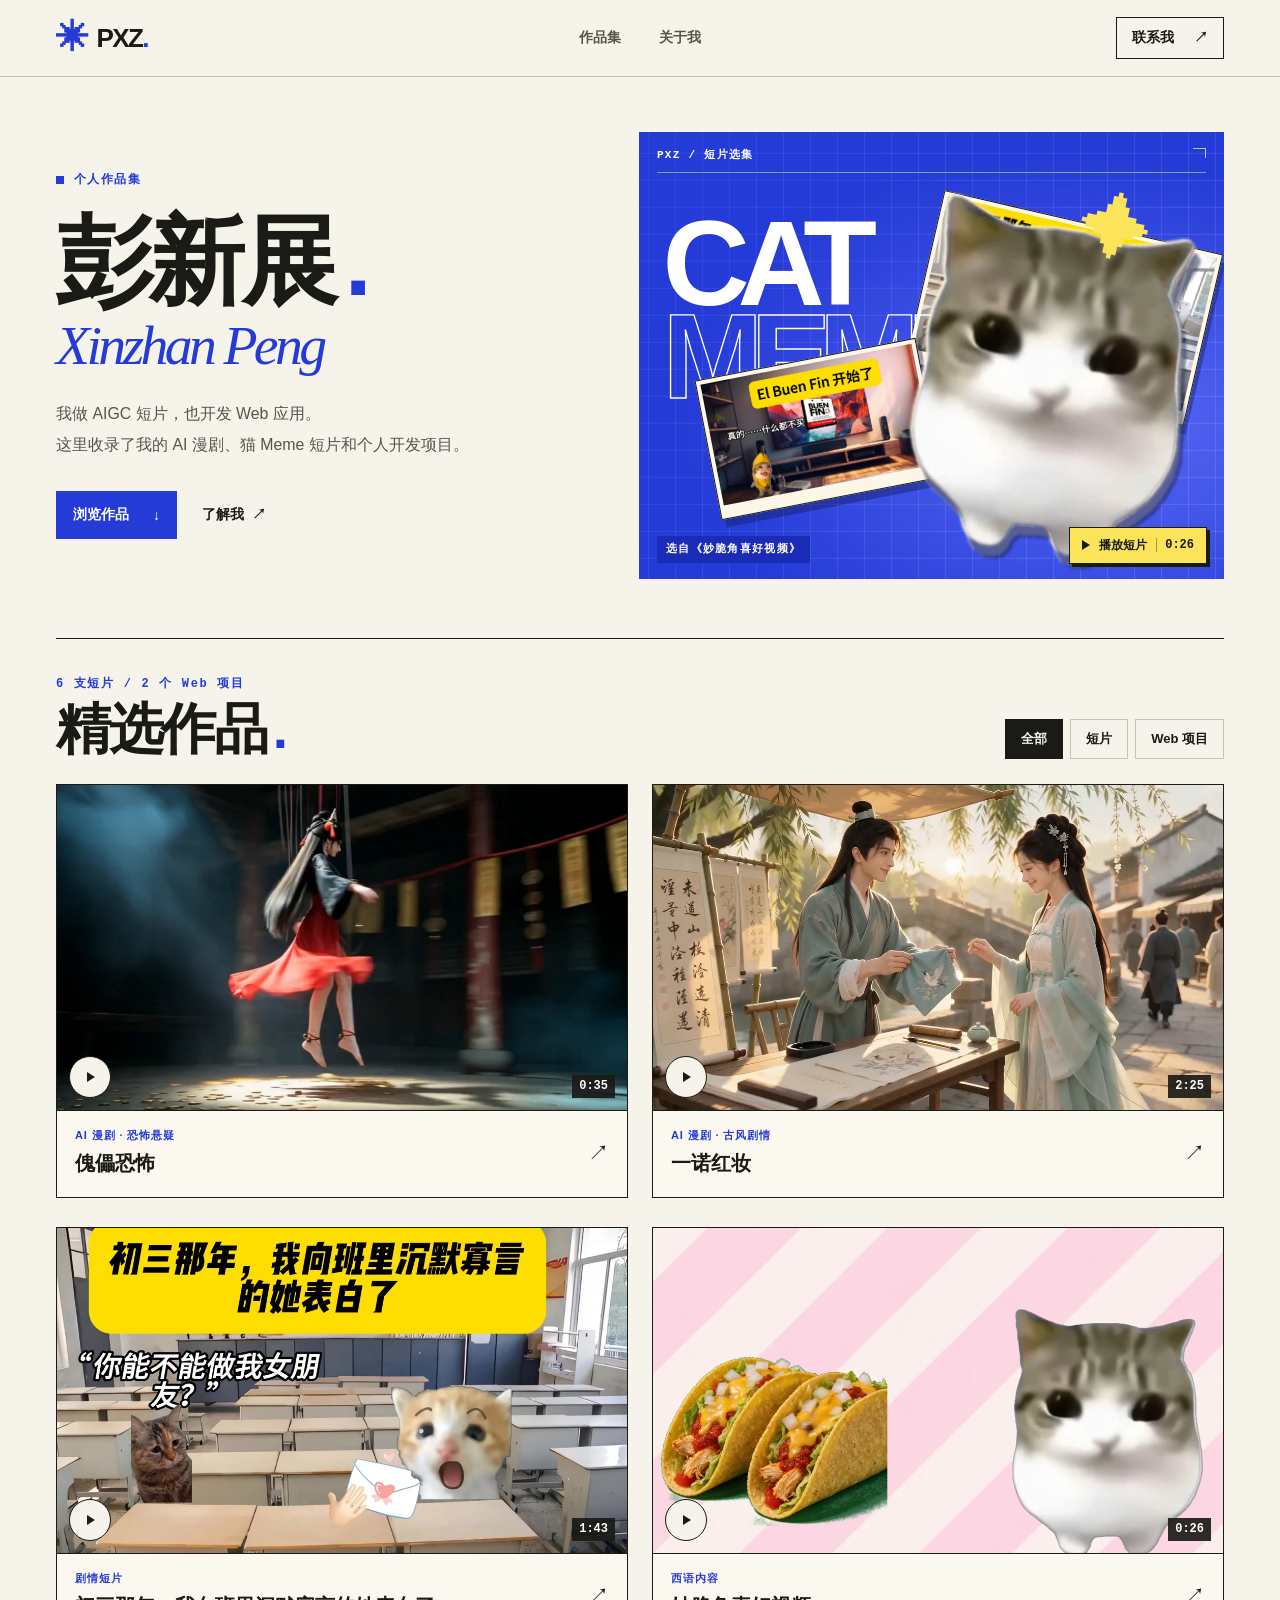
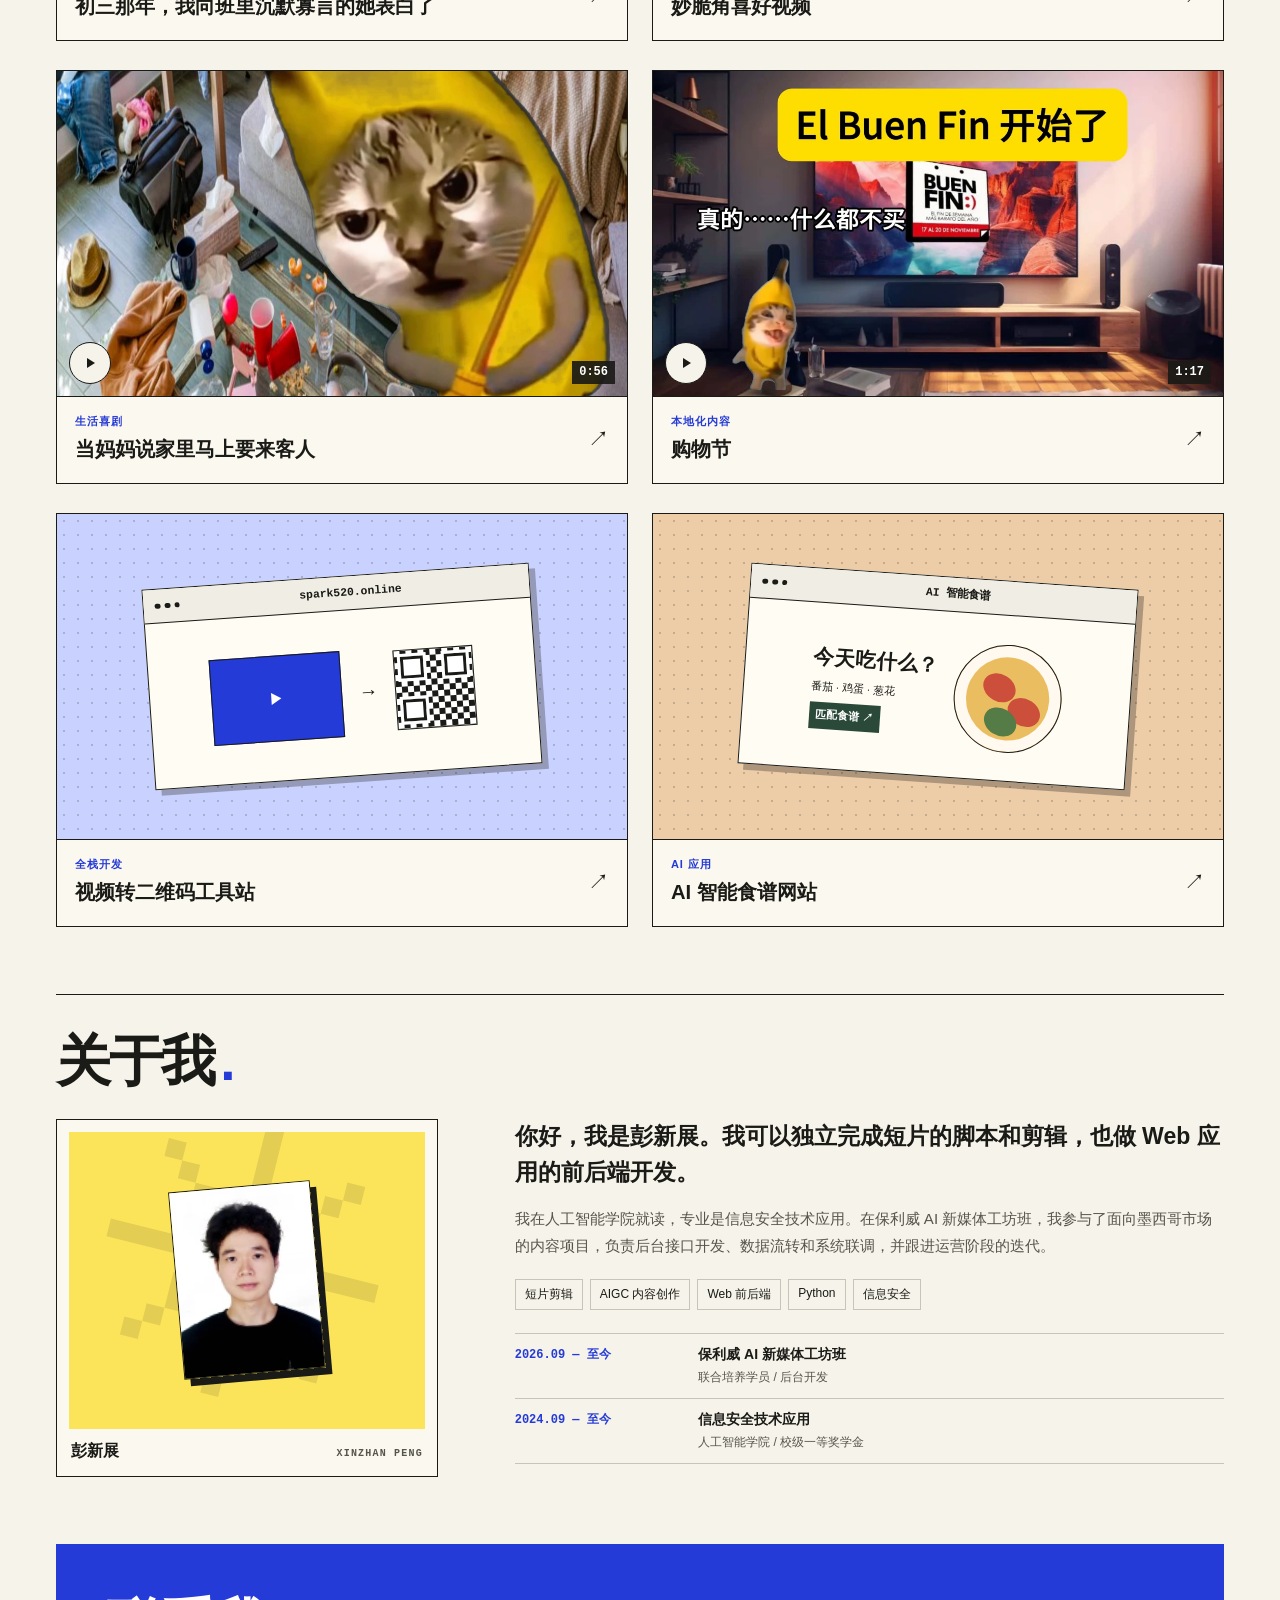
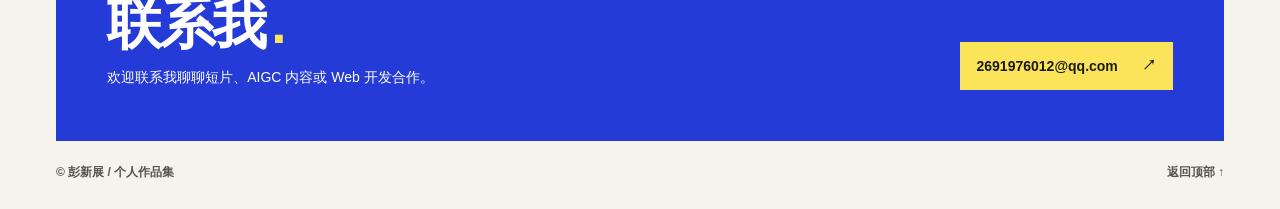
==== index.html @ 95650d2e "Publish Peng Xinzhan portfolio" ====
<!doctype html>
<html lang="zh-CN">
<head>
  <meta charset="utf-8">
  <meta name="viewport" content="width=device-width, initial-scale=1">
  <meta name="theme-color" content="#f6f3ea">
  <meta name="description" content="彭新展的个人作品集，收录 AI 漫剧、猫 Meme 短片和 Web 开发项目。">
  <title>彭新展 · 个人作品集</title>
  <link rel="icon" href="assets/images/cat-cutout.webp" type="image/webp">
  <link rel="stylesheet" href="styles.css">
  <script src="works.js" defer></script>
  <script src="site.js" defer></script>
</head>
<body id="top">
  <a class="skip" href="#main">跳到正文</a>
  <header class="site-header">
    <div class="shell header-inner">
      <a class="wordmark" href="#top" aria-label="彭新展，回到首页"><span class="brand-mark" aria-hidden="true">✳</span> <span>PXZ<span class="brand-period">.</span></span></a>
      <nav class="site-nav" aria-label="主导航">
        <a href="#work">作品集</a>
        <a href="#about">关于我</a>
      </nav>
      <a class="nav-contact" href="#contact">联系我 <span aria-hidden="true">↗</span></a>
    </div>
  </header>
  <main id="main" class="shell">
    <section class="hero" aria-labelledby="hero-title">
      <div class="hero-copy">
        <p class="eyebrow hero-label"><span class="square" aria-hidden="true"></span> 个人作品集</p>
        <h1 id="hero-title">彭新展<span class="name-dot" aria-hidden="true">.</span></h1>
        <p class="roman-name" lang="en">Xinzhan Peng</p>
        <p class="hero-intro">我做 AIGC 短片，也开发 Web 应用。<br>这里收录了我的 AI 漫剧、猫 Meme 短片和个人开发项目。</p>
        <div class="hero-actions">
          <a class="button button-primary" href="#work">浏览作品 <span aria-hidden="true">↓</span></a>
          <a class="text-link" href="#about">了解我 <span aria-hidden="true">↗</span></a>
        </div>
      </div>
      <div class="hero-visual">
        <div class="poster" aria-hidden="true">
          <div class="poster-trim"><span>PXZ / 短片选集</span><span class="poster-registration"></span></div>
          <div class="poster-art">
            <div class="poster-type" lang="en"><span>CAT</span><span>MEME</span></div>
            <div class="poster-frame frame-one"><img src="assets/images/confession.webp" alt="" width="1120" height="640"></div>
            <div class="poster-frame frame-two"><img src="assets/images/shopping.webp" alt="" width="1120" height="640"></div>
            <span class="poster-spark" aria-hidden="true">✦</span>
            <img class="cat" src="assets/images/cat-cutout.webp" alt="" width="372" height="478" fetchpriority="high">
          </div>
          <div class="poster-credit">选自《妙脆角喜好视频》</div>
        </div>
        <button class="poster-watch" type="button" data-open="snack"><span class="play-icon" aria-hidden="true"></span> 播放短片 <span class="poster-duration" aria-hidden="true">0:26</span></button>
      </div>
    </section>

    <section class="work section-rule" id="work" aria-labelledby="work-title">
      <p class="eyebrow section-label" id="work-count"></p>
      <div class="work-heading">
        <h2 id="work-title">精选作品<span class="heading-dot" aria-hidden="true">.</span></h2>
        <div class="filters" role="group" aria-label="按类型筛选作品">
          <button type="button" data-filter="all" aria-pressed="true">全部</button>
          <button type="button" data-filter="video" aria-pressed="false">短片</button>
          <button type="button" data-filter="web" aria-pressed="false">Web 项目</button>
        </div>
      </div>
      <p class="visually-hidden" role="status" id="work-status"></p>
      <div class="work-grid" id="work-grid"></div>
      <noscript><p>启用 JavaScript 后可筛选作品和查看项目详情。也可以直接打开原片。</p><ul><li><a href="assets/videos/puppet-horror.mp4">傀儡恐怖</a></li><li><a href="assets/videos/yinuo-hongzhuang.mp4">一诺红妆</a></li><li><a href="assets/videos/confession.mp4">初三那年，我向班里沉默寡言的她表白了</a></li><li><a href="assets/videos/snack.mp4">妙脆角喜好视频</a></li><li><a href="assets/videos/guests.mp4">当妈妈说家里马上要来客人</a></li><li><a href="assets/videos/shopping.mp4">购物节</a></li></ul></noscript>
    </section>

    <section class="about section-rule" id="about" aria-labelledby="about-title">
      <h2 id="about-title">关于我<span class="heading-dot" aria-hidden="true">.</span></h2>
      <div class="about-grid">
        <figure class="profile-card">
          <div class="profile-image"><span aria-hidden="true">✳</span><img src="assets/images/portrait.webp" alt="彭新展的肖像" width="104" height="138" loading="lazy"></div>
          <figcaption><strong>彭新展</strong><span lang="en">XINZHAN PENG</span></figcaption>
        </figure>
        <div class="about-content">
          <p class="about-lead">你好，我是彭新展。我可以独立完成短片的脚本和剪辑，也做 Web 应用的前后端开发。</p>
          <p>我在人工智能学院就读，专业是信息安全技术应用。在保利威 AI 新媒体工坊班，我参与了面向墨西哥市场的内容项目，负责后台接口开发、数据流转和系统联调，并跟进运营阶段的迭代。</p>
          <div class="skills" aria-label="技能"><span>短片剪辑</span><span>AIGC 内容创作</span><span>Web 前后端</span><span>Python</span><span>信息安全</span></div>
          <dl class="timeline">
            <div><dt>2026.09 — 至今</dt><dd><strong>保利威 AI 新媒体工坊班</strong><span>联合培养学员 / 后台开发</span></dd></div>
            <div><dt>2024.09 — 至今</dt><dd><strong>信息安全技术应用</strong><span>人工智能学院 / 校级一等奖学金</span></dd></div>
          </dl>
        </div>
      </div>
    </section>

    <section class="contact" id="contact" aria-labelledby="contact-title">
      <div>
        <h2 id="contact-title">联系我<span aria-hidden="true">.</span></h2>
        <p>欢迎联系我聊聊短片、AIGC 内容或 Web 开发合作。</p>
      </div>
      <a class="button email-button" href="mailto:2691976012@qq.com">2691976012@qq.com <span aria-hidden="true">↗</span></a>
    </section>
  </main>

  <footer class="site-footer shell">
    <span>© 彭新展 <span aria-hidden="true">/</span> 个人作品集</span>
    <a href="#top">返回顶部 <span aria-hidden="true">↑</span></a>
  </footer>

  <dialog class="work-dialog" id="work-dialog" aria-labelledby="dialog-title">
    <div class="dialog-inner">
      <button class="dialog-close" type="button" aria-label="关闭作品详情" autofocus>×</button>
      <div id="dialog-media"></div>
      <div class="dialog-copy">
        <p class="eyebrow section-label" id="dialog-category"></p>
        <h2 id="dialog-title"></h2>
        <p id="dialog-description"></p>
        <a class="button button-primary dialog-link" id="dialog-link" target="_blank" rel="noopener noreferrer"></a>
      </div>
    </div>
  </dialog>
</body>
</html>
---- styles.css ----
:root {
  color-scheme: light;
  --paper: #f6f3ea;
  --ink: #1a1a16;
  --muted: #56554c;
  --line: #c8c4b8;
  --blue: #253bd7;
  --blue-deep: #1a2cb6;
  --yellow: #fce45a;
  --sans: Arial, "PingFang SC", "Microsoft YaHei", "Noto Sans CJK SC", sans-serif;
  --mono: "Cascadia Mono", Consolas, monospace;
  font-family: var(--sans);
  background: var(--paper);
  color: var(--ink);
  font-synthesis: weight style;
}

*, *::before, *::after { box-sizing: border-box; }
html { scroll-behavior: smooth; }
body { margin: 0; }
body.dialog-open { overflow: hidden; }
img { max-width: 100%; display: block; }
a { color: inherit; text-decoration: none; }
button { color: inherit; font: inherit; cursor: pointer; }
button, a { -webkit-tap-highlight-color: transparent; }
button[hidden], a[hidden], [hidden] { display: none !important; }
:focus-visible { outline: 3px solid #a84708; outline-offset: 5px; }
::selection { background: var(--yellow); color: var(--ink); }
h1, h2, h3, p, figure, dl, dd { margin: 0; }
section[id] { scroll-margin-top: 24px; }
.shell { width: min(100% - 112px, 1240px); margin-inline: auto; }
.visually-hidden, .skip:not(:focus) {
  position: absolute;
  width: 1px;
  height: 1px;
  padding: 0;
  overflow: hidden;
  clip-path: inset(50%);
  white-space: nowrap;
}
.skip:focus { position: fixed; z-index: 20; top: 8px; left: 8px; padding: 10px 20px; background: var(--yellow); }

.site-header { border-bottom: 1px solid var(--line); }
.header-inner { display: grid; grid-template-columns: 1fr auto 1fr; min-height: 76px; align-items: center; }
.wordmark { display: inline-flex; align-items: center; gap: 9px; justify-self: start; font-size: 26px; font-weight: 900; letter-spacing: -.06em; }
.brand-mark { color: var(--blue); font-family: Arial, sans-serif; font-size: 33px; line-height: .9; }
.brand-period, .name-dot, .heading-dot { color: var(--blue); }
.site-nav { display: flex; gap: 38px; align-items: center; color: var(--muted); font-size: 14px; font-weight: 600; }
.site-nav a { padding-block: 10px; }
.site-nav a:hover, .text-link:hover, .site-footer a:hover { color: var(--blue); }
.nav-contact { justify-self: end; display: flex; align-items: center; gap: 20px; border: 1px solid var(--ink); min-height: 42px; padding: 8px 15px; font-size: 14px; font-weight: 700; }
.nav-contact:hover { background: var(--ink); color: var(--paper); }

.hero { display: grid; grid-template-columns: minmax(0, .94fr) minmax(0, 1.06fr); align-items: center; gap: clamp(34px, 5vw, 76px); padding-block: 55px 59px; }
.eyebrow { font: 700 12px/1.4 var(--mono); letter-spacing: .14em; }
.hero-label { color: var(--blue); display: flex; align-items: center; gap: 10px; letter-spacing: .12em; margin-bottom: 24px; }
.square { width: 8px; height: 8px; display: inline-block; background: currentColor; }
.hero h1 { font-size: clamp(68px, 7.55vw, 113px); font-weight: 900; line-height: 1.02; letter-spacing: -.048em; white-space: nowrap; }
.name-dot { margin-inline-start: .12em; font-family: Arial, sans-serif; }
.roman-name { margin-top: 7px; font: italic 400 clamp(32px, 4.35vw, 66px)/1 Georgia, "Times New Roman", serif; color: var(--blue); letter-spacing: -.065em; }
.hero-intro { font-size: clamp(14px, 1.24vw, 17px); color: var(--muted); line-height: 1.95; margin-top: 25px; }
.hero-actions { display: flex; align-items: center; gap: 25px; flex-wrap: wrap; margin-top: 30px; }
.button { display: inline-flex; justify-content: space-between; align-items: center; gap: 24px; min-height: 48px; padding: 11px 17px; font-size: 14px; font-weight: 700; }
.button-primary { background: var(--blue); color: white; }
.button-primary:hover { background: var(--blue-deep); }
.text-link { display: inline-flex; gap: 8px; align-items: center; font-size: 14px; font-weight: 700; padding-block: 12px; }
.hero-visual { position: relative; isolation: isolate; }
.poster {
  position: relative;
  display: grid;
  grid-template-rows: auto 1fr auto;
  isolation: isolate;
  aspect-ratio: 1.31;
  padding: 16px 18px;
  overflow: hidden;
  background: var(--blue);
  color: white;
}
.poster::before {
  position: absolute;
  inset: 0;
  z-index: -1;
  content: "";
  background-image: linear-gradient(#fff2 1px, transparent 1px), linear-gradient(to right, #fff2 1px, transparent 1px), radial-gradient(ellipse at 73% 63%, #6575fd 0%, transparent 65%);
  background-size: 27px 27px, 27px 27px, auto;
  background-position: center;
  mask-image: linear-gradient(120deg, #0006, #000);
}
.poster-trim, .poster-credit { position: relative; z-index: 4; font: 700 clamp(9px, 1vw, 11px)/1.3 var(--mono); letter-spacing: .12em; }
.poster-trim { display: flex; justify-content: space-between; border-bottom: 1px solid #ffffff75; padding-bottom: 10px; }
.poster-registration { width: 13px; height: 10px; border-top: 1px solid #ffffffb0; border-right: 1px solid #ffffffb0; }
.poster-credit { width: fit-content; padding: 6px 9px; background: var(--blue-deep); color: white; }
.poster-art { position: relative; container-type: inline-size; }
.poster-type { position: absolute; left: 1%; top: 12%; z-index: 2; display: grid; font-size: 22cqi; font-weight: 900; line-height: .77; letter-spacing: -.102em; }
.poster-type span:last-child { color: transparent; -webkit-text-stroke: 1.4px white; }
.poster-frame { position: absolute; overflow: hidden; padding: 4px 4px 13px; background: #fdf7e7; border: 1px solid #161818; box-shadow: 4px 8px 0 #10195165; }
.poster-frame img { width: 100%; aspect-ratio: 1.75; height: auto; object-fit: cover; }
.frame-one { width: 52%; z-index: 1; transform: rotate(13deg); top: 13%; right: 0; }
.frame-two { width: 41%; z-index: 2; transform: rotate(-11deg); bottom: 10%; left: 9%; }
.poster-spark { position: absolute; z-index: 4; top: 7%; right: 10%; color: var(--yellow); font: 13cqi/.9 Arial, sans-serif; transform: rotate(12deg); }
.cat { position: absolute; z-index: 3; width: 50%; height: auto; right: 3%; bottom: -6%; transform: rotate(8deg); filter: drop-shadow(7px 12px 0 #10194480) drop-shadow(-3px -2px 0 #f7f0e1); }
.poster-watch { position: absolute; bottom: 15px; right: 17px; z-index: 5; display: flex; align-items: center; gap: 9px; padding: 0 12px; min-height: 37px; border: 1px solid var(--ink); background: var(--yellow); box-shadow: 3px 3px 0 var(--ink); font-weight: 700; font-size: 12px; transition: transform .18s, box-shadow .18s; }
.poster-watch:hover { transform: translate(-2px,-2px); box-shadow: 5px 5px 0 var(--ink); }
.play-icon { display: inline-block; width: 0; height: 0; border-top: 5px solid transparent; border-bottom: 5px solid transparent; border-left: 8px solid currentColor; }
.poster-duration { font-family: var(--mono); padding-left: 8px; border-left: 1px solid #1a1a1660; }

.section-rule { border-top: 1px solid var(--ink); }
.work, .about { padding-block: 37px 67px; }
.section-label { color: var(--blue); margin-bottom: 8px; }
.work-heading { display: flex; flex-wrap: wrap; justify-content: space-between; align-items: end; column-gap: 24px; row-gap: 16px; margin-bottom: 25px; }
h2 { font-weight: 900; letter-spacing: -.045em; font-size: clamp(39px, 4.3vw, 66px); line-height: 1.06; }
.heading-dot { margin-inline-start: .12em; }
.filters { display: flex; flex-wrap: wrap; gap: 7px; }
.filters button { border: 1px solid var(--line); background: transparent; min-height: 40px; padding: 8px 15px; font-size: 13px; font-weight: 700; }
.filters button:hover { border-color: var(--ink); }
.filters button[aria-pressed="true"] { background: var(--ink); color: var(--paper); border-color: var(--ink); }
.work-grid { display: grid; grid-template-columns: repeat(2, minmax(0, 1fr)); gap: 29px 24px; }
.work-card { position: relative; min-width: 0; border: 1px solid var(--ink); background: #fbf8ef; }
.work-card-button { background: none; border: 0; padding: 0; text-align: start; }
.work-card-button::after { content: ""; position: absolute; inset: 0; }
.work-card-button:focus-visible { outline: 0; }
.work-card:has(.work-card-button:focus-visible) { outline: 3px solid #a84708; outline-offset: 5px; }
.work-visual { position: relative; aspect-ratio: 1.75; overflow: hidden; border-bottom: 1px solid var(--ink); background: #e5e2d6; }
.work-visual > img { width: 100%; height: 100%; object-fit: cover; transition: transform .35s ease; }
.work-card:hover .work-visual > img { transform: scale(1.035); }
.card-play, .card-duration { position: absolute; bottom: 12px; display: grid; place-items: center; }
.card-play { left: 12px; width: 42px; height: 42px; border-radius: 50%; background: var(--paper); color: var(--ink); border: 1px solid var(--ink); }
.card-play .play-icon { margin-left: 2px; }
.work-card:hover .card-play { background: var(--yellow); }
.card-duration { right: 12px; padding: 4px 7px; background: #1a1a16e8; color: white; font: 700 12px/1.2 var(--mono); }
.card-caption { display: flex; justify-content: space-between; align-items: center; gap: 12px; padding: 17px 18px 19px; }
.card-category { margin-bottom: 6px; font-size: 11px; color: var(--blue); font-weight: 700; letter-spacing: .08em; }
.card-title { font-size: clamp(15px, 1.58vw, 22px); line-height: 1.45; }
.card-arrow { flex: none; font-size: 21px; transition: color .2s, transform .2s; }
.work-card:hover .card-arrow { color: var(--blue); transform: translate(2px,-2px); }

.project-art { display: grid; place-items: center; aspect-ratio: 1.75; container-type: inline-size; background-image: radial-gradient(#1a1a1630 1px, transparent 1px); background-size: 14px 14px; }
.project-art--spark { background-color: #c9d2ff; }
.project-art--recipe { background-color: #edcda8; }
.project-window { width: 68%; background: #fffcf3; border: 1px solid var(--ink); box-shadow: 6px 6px 0 #1a1a164d; transform: rotate(-4deg); }
.project-art--recipe .project-window { transform: rotate(4deg); }
.window-bar { display: flex; gap: 4px; align-items: center; height: 6cqi; border-bottom: 1px solid var(--ink); padding-inline: 2cqi; background: #f0ede4; }
.window-bar i { width: 1cqi; height: 1cqi; background: var(--ink); border-radius: 50%; }
.window-bar span { margin-inline: auto; font: 700 2cqi/1 var(--mono); }
.spark-demo, .recipe-demo { display: flex; align-items: center; justify-content: center; gap: 3cqi; height: 29cqi; padding: 2cqi; }
.demo-video { display: grid; place-items: center; width: 23cqi; height: 15cqi; color: white; background: var(--blue); border: 1px solid var(--ink); }
.demo-video .play-icon { border-left-width: 1.9cqi; border-block-width: 1.2cqi; }
.demo-arrow { font-size: 3.4cqi; }
.demo-qr { position: relative; width: 14cqi; aspect-ratio: 1; border: 1px solid var(--ink); background: repeating-conic-gradient(var(--ink) 0% 25%, #fff 0% 50%) 0 0 / 2.1cqi 2.1cqi; }
.demo-qr i { position: absolute; width: 3.9cqi; aspect-ratio: 1; outline: .65cqi solid white; border: .65cqi solid var(--ink); background: white; }
.demo-qr i:first-child { top: 1.1cqi; left: 1.1cqi; }
.demo-qr i:nth-child(2) { top: 1.1cqi; right: 1.1cqi; }
.demo-qr i:last-child { bottom: 1.1cqi; left: 1.1cqi; }
.recipe-copy { display: grid; justify-items: start; gap: 1.5cqi; }
.recipe-copy strong { font-size: 3.6cqi; }
.recipe-copy span, .recipe-copy b { font-size: 1.9cqi; }
.recipe-copy b { padding: 1.1cqi; background: #2b4939; color: white; }
.recipe-plate { position: relative; width: 19cqi; aspect-ratio: 1; border-radius: 50%; border: 1px solid var(--ink); box-shadow: inset 0 0 0 2cqi #fff9ef; background: #ebbd61; }
.recipe-plate i { position: absolute; width: 6cqi; aspect-ratio: 1.25; border-radius: 50%; background: #cb4f3a; transform: rotate(27deg); }
.recipe-plate i:first-child { left: 25%; top: 28%; }
.recipe-plate i:nth-child(2) { right: 18%; top: 49%; }
.recipe-plate i:last-child { left: 28%; top: 60%; background: #557b47; }

.about-grid { display: grid; grid-template-columns: minmax(0, .7fr) minmax(0, 1.3fr); gap: clamp(25px, 6vw, 84px); margin-top: 29px; align-items: start; }
.profile-card { background: #fbf8ef; border: 1px solid var(--ink); padding: 12px; }
.profile-image { position: relative; display: grid; place-items: center; overflow: hidden; min-height: 240px; aspect-ratio: 1.2; background: var(--yellow); }
.profile-image span { position: absolute; font-size: clamp(150px, 23vw, 360px); color: #1a1a161b; line-height: 1; transform: rotate(14deg); }
.profile-image img { z-index: 1; border: 1px solid var(--ink); width: min(40%, 155px); height: auto; box-shadow: 6px 7px 0 var(--ink); transform: rotate(-5deg); }
.profile-card figcaption { margin: 12px 2px 2px; display: flex; align-items: baseline; justify-content: space-between; gap: 8px; }
.profile-card figcaption span { font: 700 10px/1 var(--mono); letter-spacing: .12em; color: var(--muted); }
.about-content > p { line-height: 1.85; font-size: 15px; color: var(--muted); }
.about-content > .about-lead { font-weight: 800; font-size: clamp(17px, 1.8vw, 25px); line-height: 1.55; color: var(--ink); margin: 0 0 14px; }
.skills { display: flex; flex-wrap: wrap; gap: 7px; margin-block: 19px 23px; }
.skills span { font-size: 12px; border: 1px solid var(--line); padding: 6px 9px; }
.timeline { border-top: 1px solid var(--line); }
.timeline > div { display: grid; grid-template-columns: minmax(108px,.33fr) 1fr; gap: 10px; border-bottom: 1px solid var(--line); padding-block: 12px; }
.timeline dt { color: var(--blue); font: 700 12px/1.5 var(--mono); }
.timeline dd { display: grid; gap: 5px; font-size: 14px; }
.timeline dd span { font-size: 12px; color: var(--muted); }
.contact { display: flex; justify-content: space-between; align-items: end; flex-wrap: wrap; gap: 24px; padding: clamp(24px, 4vw, 55px); color: white; background: var(--blue); }
.contact h2 span { color: var(--yellow); margin-inline-start: .12em; }
.contact p:last-child { margin-top: 13px; font-size: 14px; line-height: 1.7; }
.email-button { background: var(--yellow); color: var(--ink); }
.email-button:hover { background: white; }
.site-footer { display: flex; gap: 20px; justify-content: space-between; padding-block: 23px 28px; color: var(--muted); font-size: 12px; font-weight: 600; }

.work-dialog { width: min(850px, 100% - 28px); max-height: calc(100% - 26px); border: 1px solid var(--ink); padding: 0; overflow: auto; background: var(--paper); color: var(--ink); }
.work-dialog::backdrop { background: #141725cf; }
.dialog-inner { position: relative; }
.dialog-close { position: absolute; z-index: 2; top: 12px; right: 12px; display: grid; place-items: center; width: 42px; height: 42px; padding: 0; border: 1px solid var(--ink); background: var(--paper); font: 30px/1 Arial, sans-serif; }
.dialog-close:hover { background: var(--yellow); }
#dialog-media { background: #191a21; }
#dialog-media > .project-art { max-height: 45vh; }
.dialog-video { display: block; aspect-ratio: 16 / 9; width: 100%; max-height: 66vh; background: #191a21; margin-inline: auto; }
.dialog-video--portrait { aspect-ratio: 9 / 16; width: auto; max-width: 100%; max-height: 65vh; }
.dialog-copy { padding: 17px 22px 23px; }
.dialog-copy h2 { font-size: clamp(20px, 3.1vw, 31px); letter-spacing: -.045em; line-height: 1.24; }
.dialog-copy > p:last-of-type { margin-top: 9px; font-size: 14px; line-height: 1.7; color: var(--muted); }
.dialog-link { margin-top: 14px; }
.playback-error { padding: 12px 20px; color: white; }
.playback-error a { margin-inline-start: 8px; color: var(--yellow); text-decoration: underline; }

@media (max-width: 1040px) {
  .shell { width: calc(100% - 72px); }
  .hero { gap: 32px; }
  .hero h1 { font-size: clamp(63px, 8.9vw, 89px); }
}
@media (max-width: 760px) {
  .shell { width: calc(100% - 38px); }
  .header-inner { min-height: 65px; }
  .wordmark { font-size: 23px; gap: 5px; }
  .brand-mark { font-size: 27px; }
  .site-nav { gap: clamp(12px, 4vw, 22px); font-size: 12px; }
  .nav-contact { min-height: 38px; font-size: 12px; gap: 5px; padding-inline: 8px; }
  .hero { grid-template-columns: minmax(0, 1fr); padding-block: 36px 33px; gap: 27px; }
  .hero h1 { font-size: clamp(65px, 13.5vw, 104px); }
  .hero-label { margin-bottom: 13px; }
  .roman-name { margin-top: 6px; font-size: clamp(34px, 8vw, 54px); }
  .hero-intro { margin-top: 16px; }
  .hero-actions { margin-top: 19px; }
  .poster { aspect-ratio: 1.4; padding: 12px; }
  .poster-watch { bottom: 12px; right: 12px; }
  .cat { width: 45%; bottom: -3%; }
  .frame-two { bottom: 8%; left: 5%; width: 37%; }
  .work, .about { padding-block: 28px 44px; }
  .work-heading { margin-bottom: 16px; }
  .work-grid { gap: 14px; }
  .card-caption { padding: 11px; }
  .about-grid { gap: 21px; }
  .profile-image { min-height: 145px; }
}
@media (max-width: 520px) {
  .work-grid, .about-grid { grid-template-columns: minmax(0, 1fr); }
  .profile-card { max-width: 325px; }
  .hero-label { letter-spacing: .06em; }
  .dialog-video--portrait { max-height: 57vh; }
  .dialog-copy { padding-inline: 15px; }
}
@media (max-width: 345px) {
  .shell { width: calc(100% - 24px); }
  .site-nav { gap: 8px; }
  .nav-contact { padding-inline: 6px; }
  .poster-credit { padding-inline: 4px; letter-spacing: 0; }
  .poster-watch { padding-inline: 8px; gap: 6px; }
}
@media (prefers-reduced-motion: reduce) {
  html { scroll-behavior: auto; }
  *, *::before, *::after { transition-duration: .01ms !important; }
}
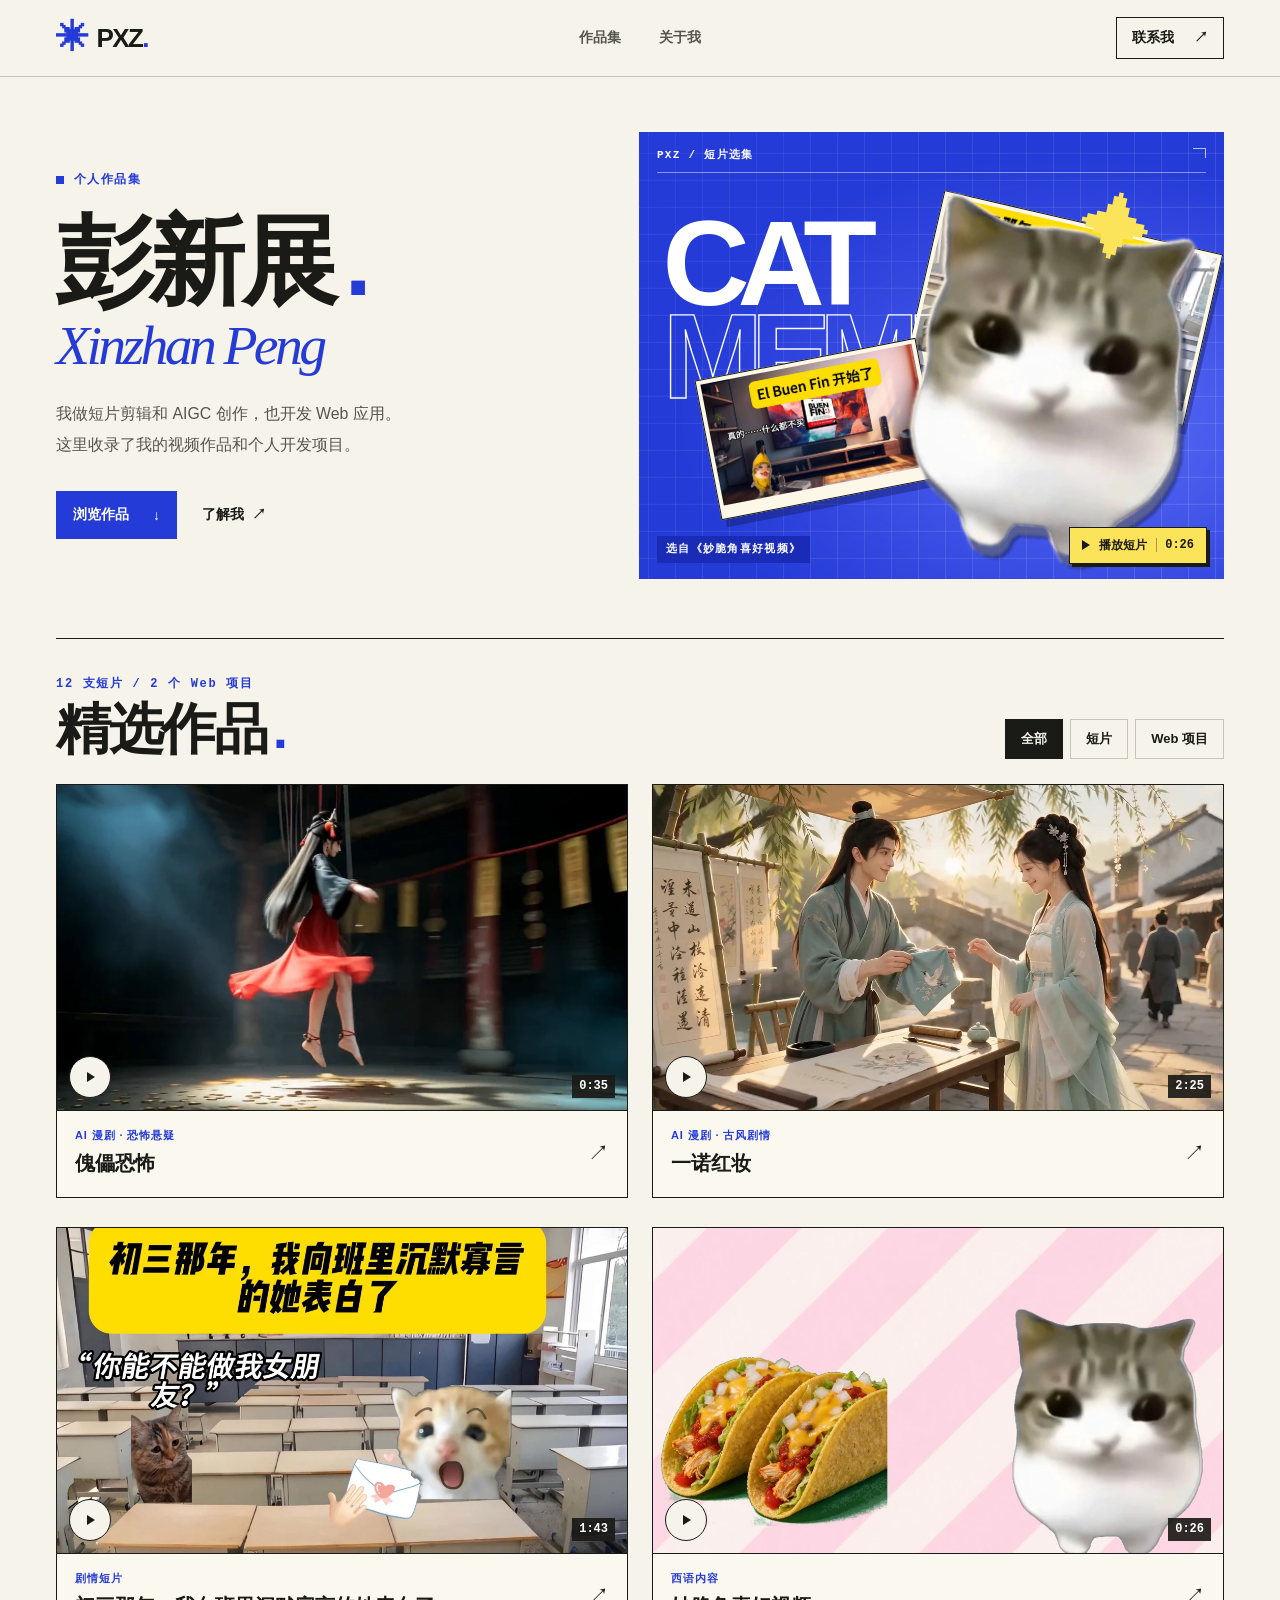
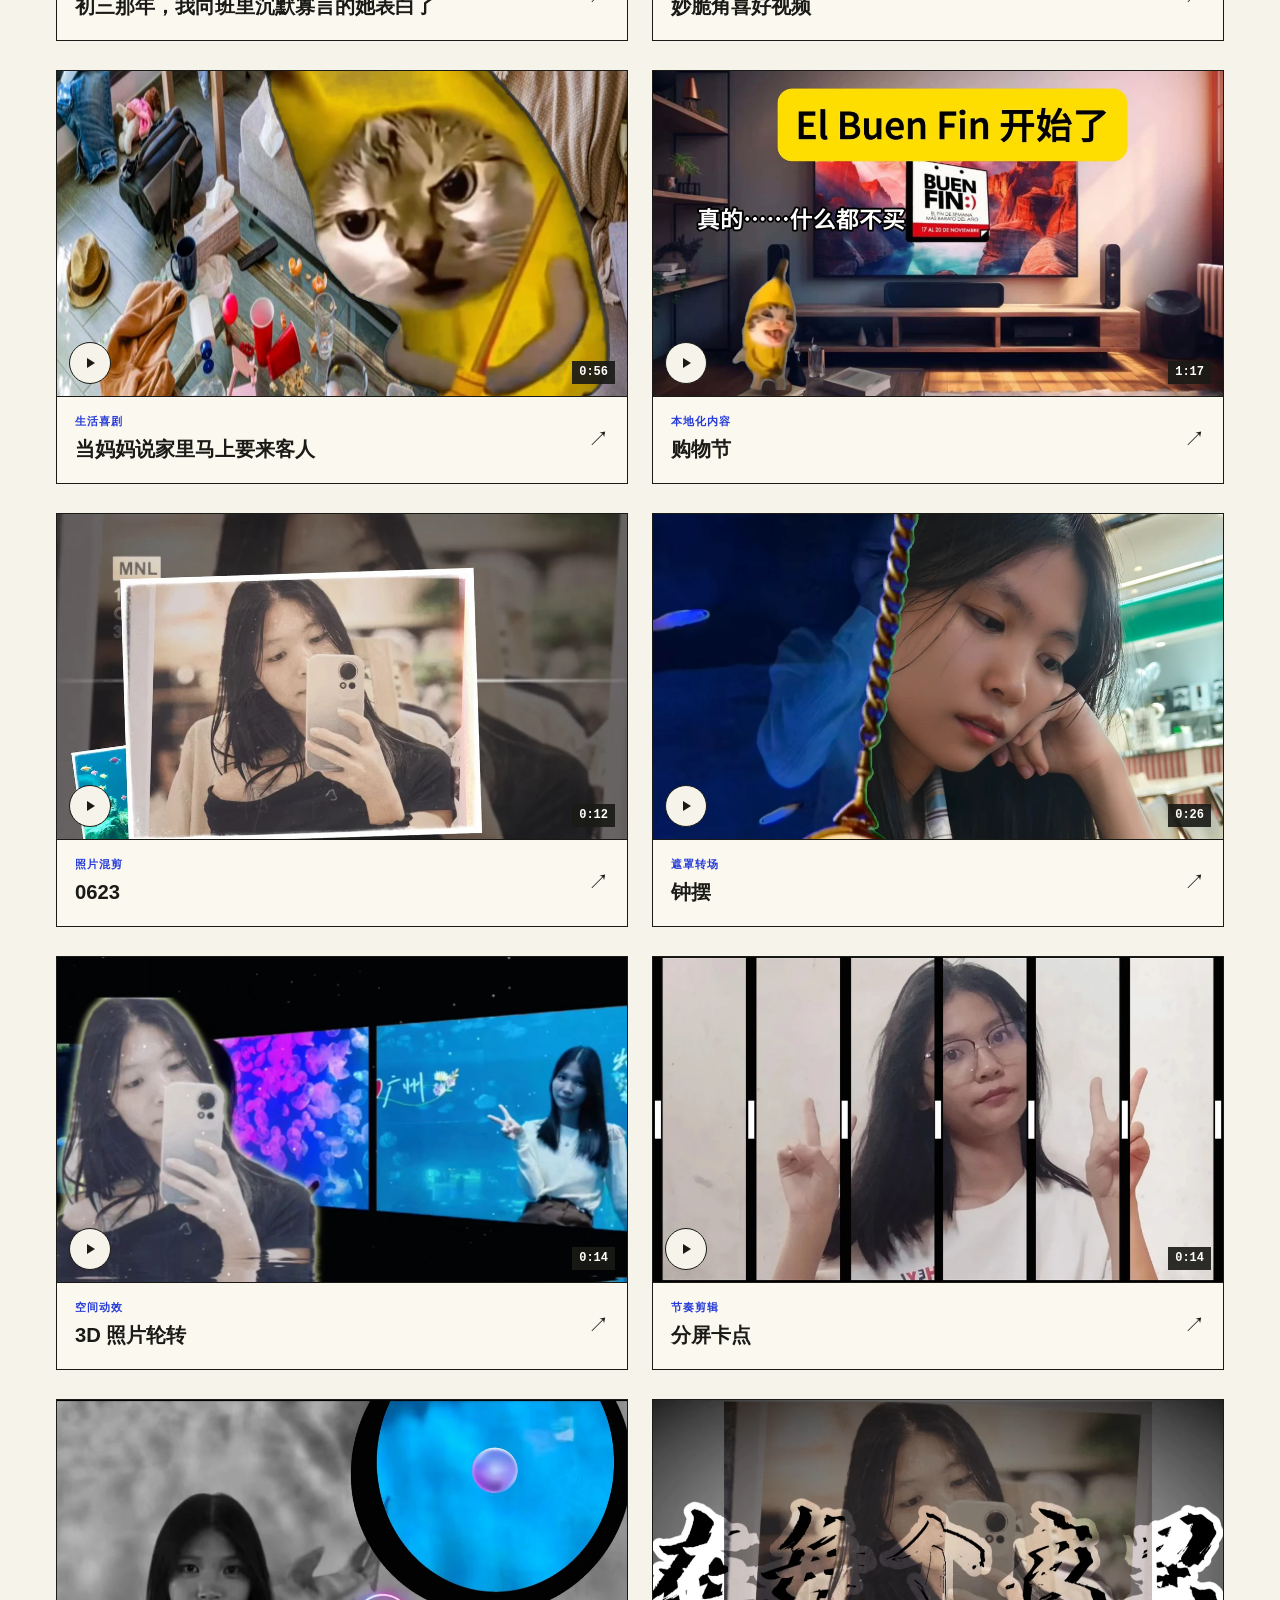
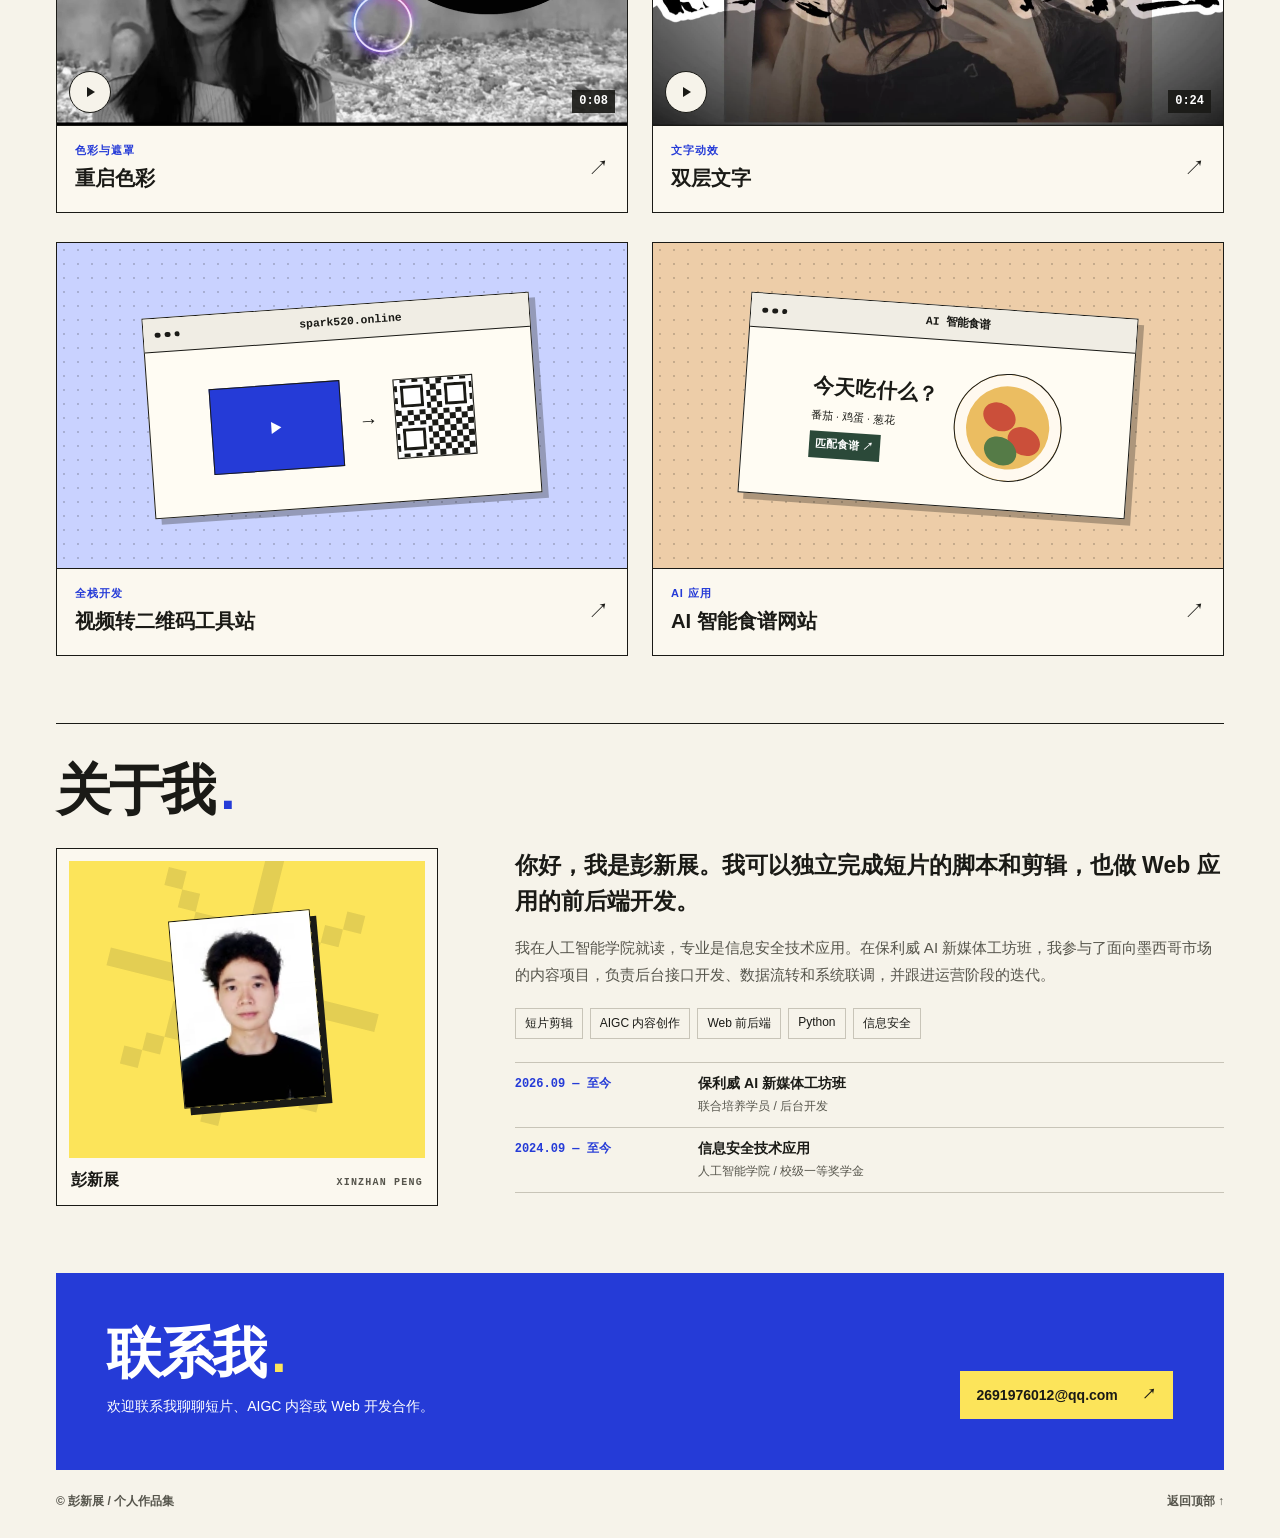
==== commit 8256ddd8: "Add six editing portfolio clips" ====
--- a/index.html
+++ b/index.html
@@ -4,11 +4,11 @@
   <meta charset="utf-8">
   <meta name="viewport" content="width=device-width, initial-scale=1">
   <meta name="theme-color" content="#f6f3ea">
-  <meta name="description" content="彭新展的个人作品集，收录 AI 漫剧、猫 Meme 短片和 Web 开发项目。">
+  <meta name="description" content="彭新展的个人作品集，收录 AI 漫剧、猫 Meme 短片、剪辑作品和 Web 开发项目。">
   <title>彭新展 · 个人作品集</title>
   <link rel="icon" href="assets/images/cat-cutout.webp" type="image/webp">
-  <link rel="stylesheet" href="styles.css">
-  <script src="works.js" defer></script>
+  <link rel="stylesheet" href="styles.css?v=3">
+  <script src="works.js?v=3" defer></script>
   <script src="site.js" defer></script>
 </head>
 <body id="top">
@@ -29,7 +29,7 @@
         <p class="eyebrow hero-label"><span class="square" aria-hidden="true"></span> 个人作品集</p>
         <h1 id="hero-title">彭新展<span class="name-dot" aria-hidden="true">.</span></h1>
         <p class="roman-name" lang="en">Xinzhan Peng</p>
-        <p class="hero-intro">我做 AIGC 短片，也开发 Web 应用。<br>这里收录了我的 AI 漫剧、猫 Meme 短片和个人开发项目。</p>
+        <p class="hero-intro">我做短片剪辑和 AIGC 创作，也开发 Web 应用。<br>这里收录了我的视频作品和个人开发项目。</p>
         <div class="hero-actions">
           <a class="button button-primary" href="#work">浏览作品 <span aria-hidden="true">↓</span></a>
           <a class="text-link" href="#about">了解我 <span aria-hidden="true">↗</span></a>
@@ -63,7 +63,23 @@
       </div>
       <p class="visually-hidden" role="status" id="work-status"></p>
       <div class="work-grid" id="work-grid"></div>
-      <noscript><p>启用 JavaScript 后可筛选作品和查看项目详情。也可以直接打开原片。</p><ul><li><a href="assets/videos/puppet-horror.mp4">傀儡恐怖</a></li><li><a href="assets/videos/yinuo-hongzhuang.mp4">一诺红妆</a></li><li><a href="assets/videos/confession.mp4">初三那年，我向班里沉默寡言的她表白了</a></li><li><a href="assets/videos/snack.mp4">妙脆角喜好视频</a></li><li><a href="assets/videos/guests.mp4">当妈妈说家里马上要来客人</a></li><li><a href="assets/videos/shopping.mp4">购物节</a></li></ul></noscript>
+      <noscript>
+        <p>启用 JavaScript 可筛选作品和查看详情，也可以直接打开视频。</p>
+        <ul>
+          <li><a href="assets/videos/puppet-horror.mp4">傀儡恐怖</a></li>
+          <li><a href="assets/videos/yinuo-hongzhuang.mp4?v=2">一诺红妆</a></li>
+          <li><a href="assets/videos/confession.mp4">初三那年，我向班里沉默寡言的她表白了</a></li>
+          <li><a href="assets/videos/snack.mp4">妙脆角喜好视频</a></li>
+          <li><a href="assets/videos/guests.mp4">当妈妈说家里马上要来客人</a></li>
+          <li><a href="assets/videos/shopping.mp4">购物节</a></li>
+          <li><a href="assets/videos/0623.mp4">0623</a></li>
+          <li><a href="assets/videos/pendulum.mp4">钟摆</a></li>
+          <li><a href="assets/videos/photo-rotation.mp4">3D 照片轮转</a></li>
+          <li><a href="assets/videos/split-screen.mp4">分屏卡点</a></li>
+          <li><a href="assets/videos/color-restart.mp4">重启色彩</a></li>
+          <li><a href="assets/videos/layered-text.mp4">双层文字</a></li>
+        </ul>
+      </noscript>
     </section>
 
     <section class="about section-rule" id="about" aria-labelledby="about-title">
--- a/styles.css
+++ b/styles.css
@@ -191,8 +191,8 @@
 .dialog-close:hover { background: var(--yellow); }
 #dialog-media { background: #191a21; }
 #dialog-media > .project-art { max-height: 45vh; }
-.dialog-video { display: block; aspect-ratio: 16 / 9; width: 100%; max-height: 66vh; background: #191a21; margin-inline: auto; }
-.dialog-video--portrait { aspect-ratio: 9 / 16; width: auto; max-width: 100%; max-height: 65vh; }
+.dialog-video { display: block; aspect-ratio: auto 16 / 9; object-fit: contain; width: 100%; max-height: 66vh; background: #191a21; margin-inline: auto; }
+.dialog-video--portrait { aspect-ratio: auto 9 / 16; width: auto; max-width: 100%; max-height: 65vh; }
 .dialog-copy { padding: 17px 22px 23px; }
 .dialog-copy h2 { font-size: clamp(20px, 3.1vw, 31px); letter-spacing: -.045em; line-height: 1.24; }
 .dialog-copy > p:last-of-type { margin-top: 9px; font-size: 14px; line-height: 1.7; color: var(--muted); }
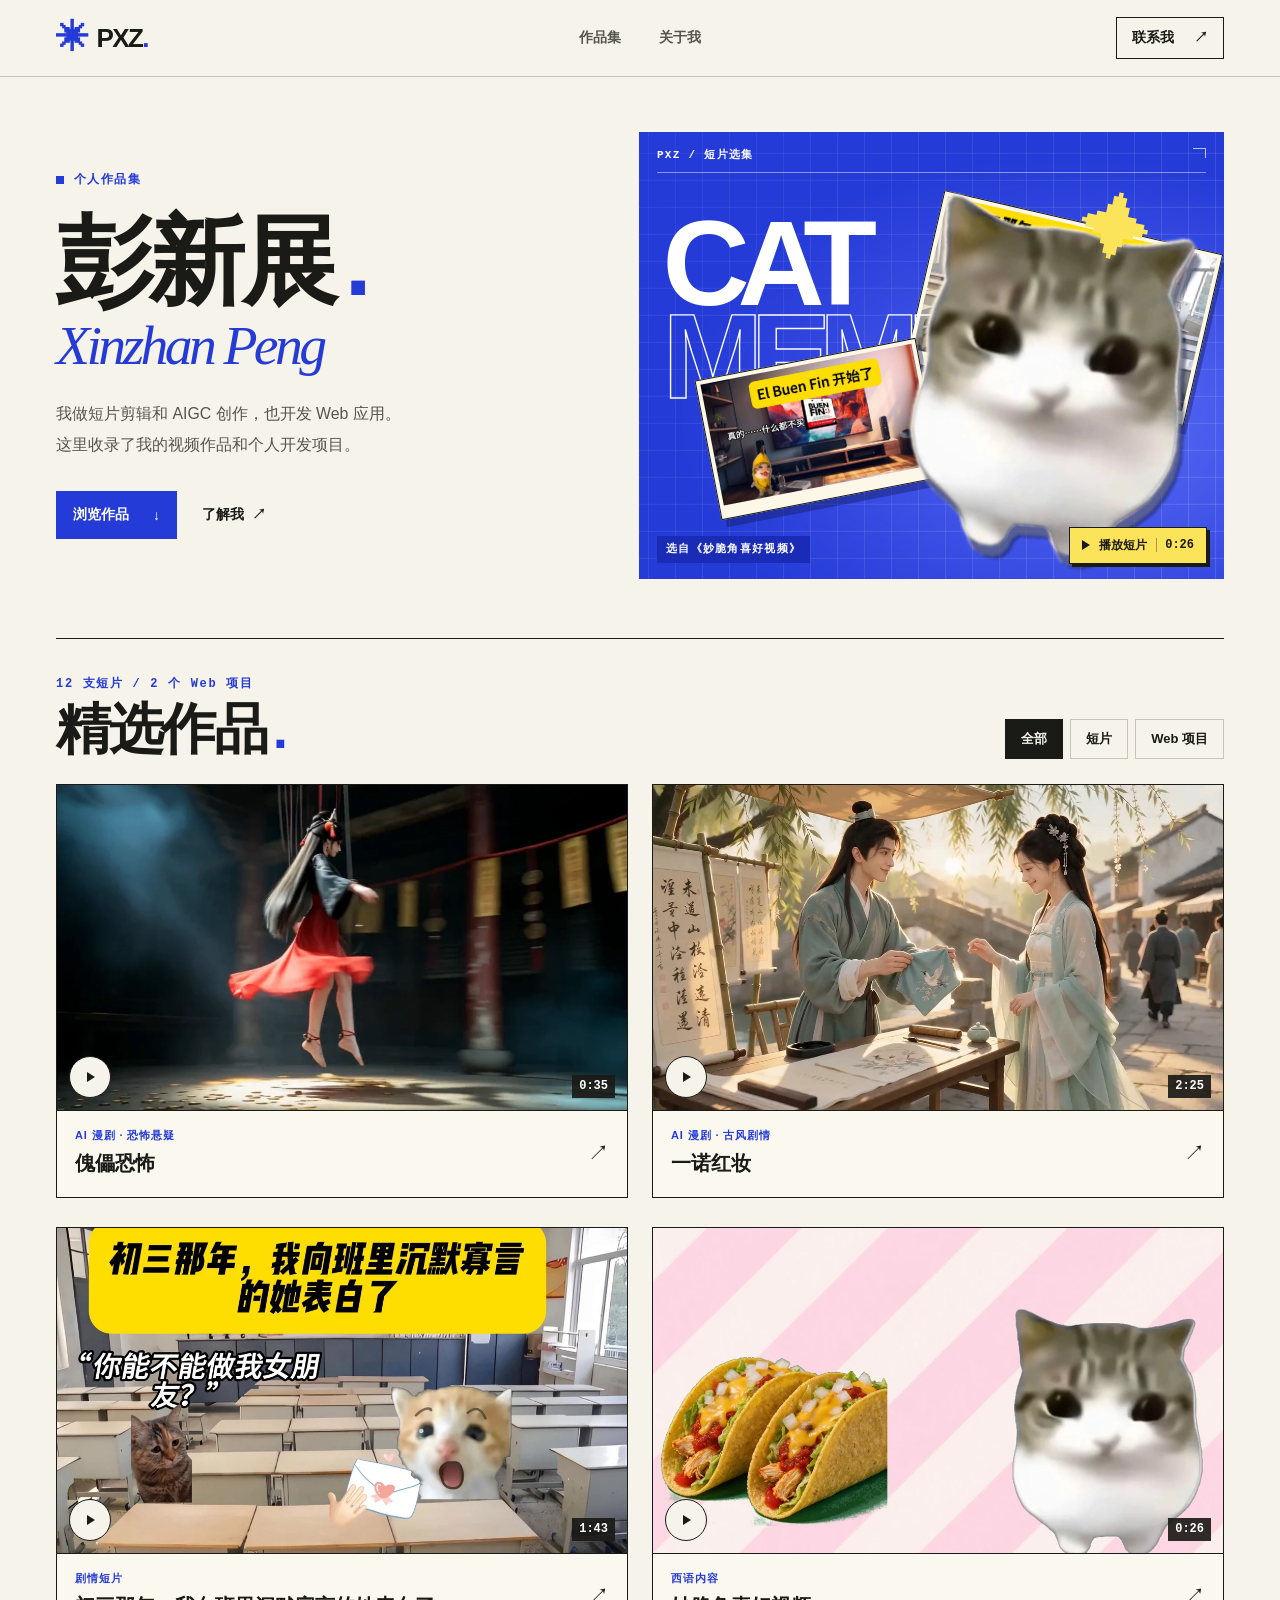
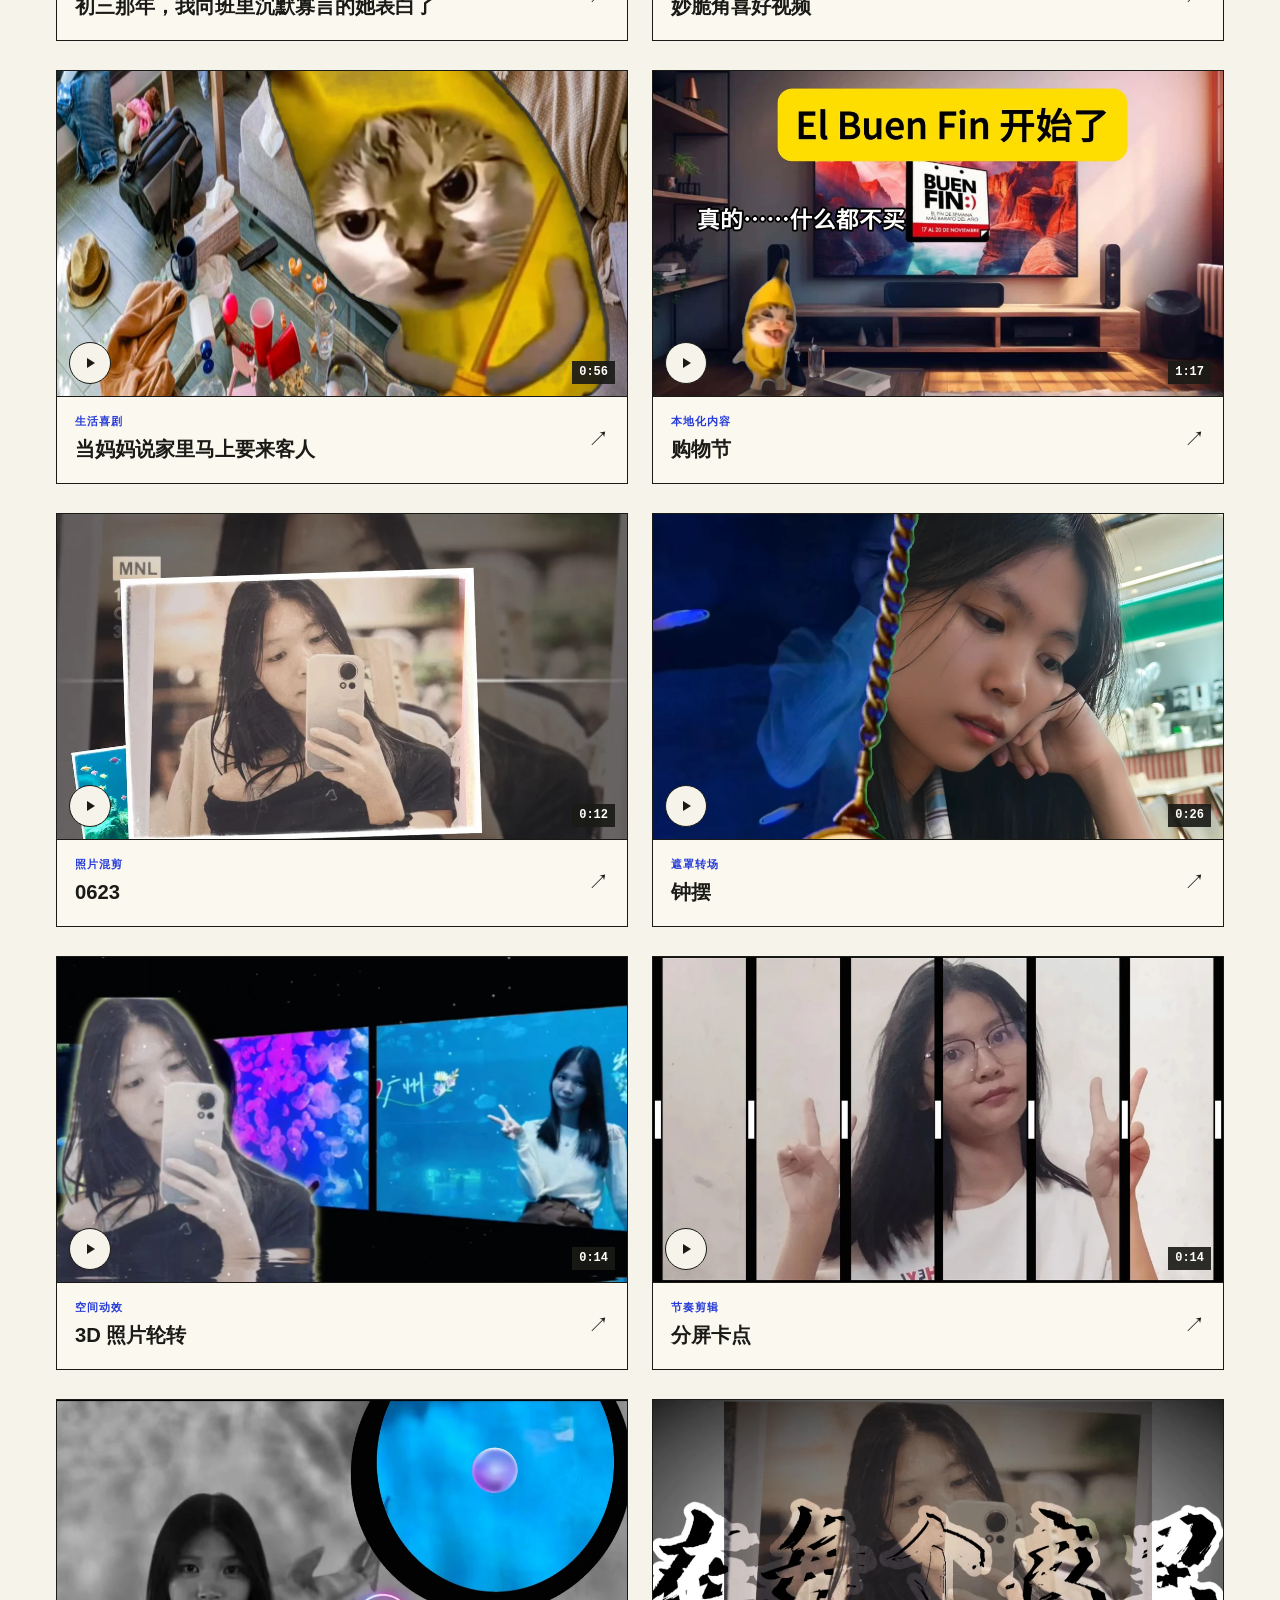
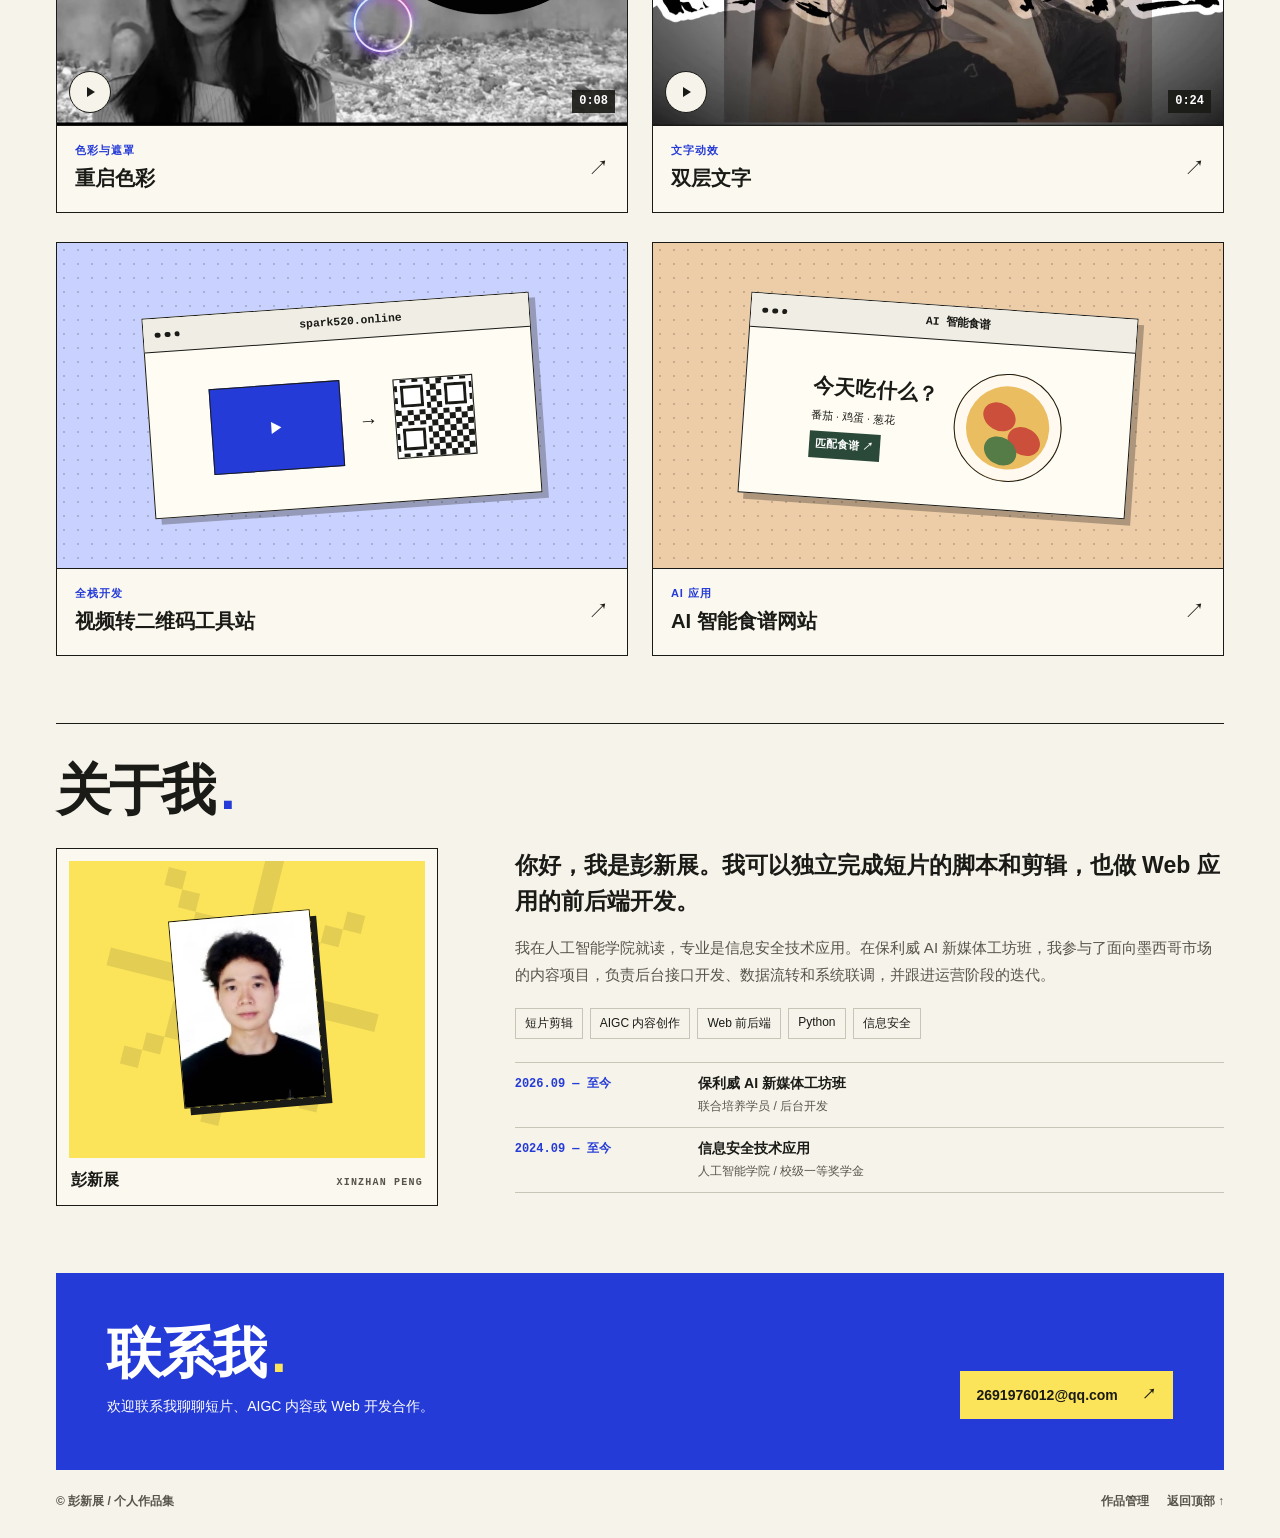
==== commit dc779020: "Enable self-service video uploads for the portfolio" ====
--- a/index.html
+++ b/index.html
@@ -7,9 +7,10 @@
   <meta name="description" content="彭新展的个人作品集，收录 AI 漫剧、猫 Meme 短片、剪辑作品和 Web 开发项目。">
   <title>彭新展 · 个人作品集</title>
   <link rel="icon" href="assets/images/cat-cutout.webp" type="image/webp">
-  <link rel="stylesheet" href="styles.css?v=3">
+  <link rel="stylesheet" href="styles.css?v=4">
   <script src="works.js?v=3" defer></script>
-  <script src="site.js" defer></script>
+  <script src="uploads.js?v=local" defer></script>
+  <script src="site.js?v=5" defer></script>
 </head>
 <body id="top">
   <a class="skip" href="#main">跳到正文</a>
@@ -112,7 +113,10 @@
 
   <footer class="site-footer shell">
     <span>© 彭新展 <span aria-hidden="true">/</span> 个人作品集</span>
-    <a href="#top">返回顶部 <span aria-hidden="true">↑</span></a>
+    <div class="footer-links">
+      <a href="manage.html">作品管理</a>
+      <a href="#top">返回顶部 <span aria-hidden="true">↑</span></a>
+    </div>
   </footer>
 
   <dialog class="work-dialog" id="work-dialog" aria-labelledby="dialog-title">
--- a/styles.css
+++ b/styles.css
@@ -184,6 +184,8 @@
 .email-button:hover { background: white; }
 .site-footer { display: flex; gap: 20px; justify-content: space-between; padding-block: 23px 28px; color: var(--muted); font-size: 12px; font-weight: 600; }
 
+.footer-links { display: flex; flex-wrap: wrap; justify-content: end; gap: 8px 18px; }
+
 .work-dialog { width: min(850px, 100% - 28px); max-height: calc(100% - 26px); border: 1px solid var(--ink); padding: 0; overflow: auto; background: var(--paper); color: var(--ink); }
 .work-dialog::backdrop { background: #141725cf; }
 .dialog-inner { position: relative; }
